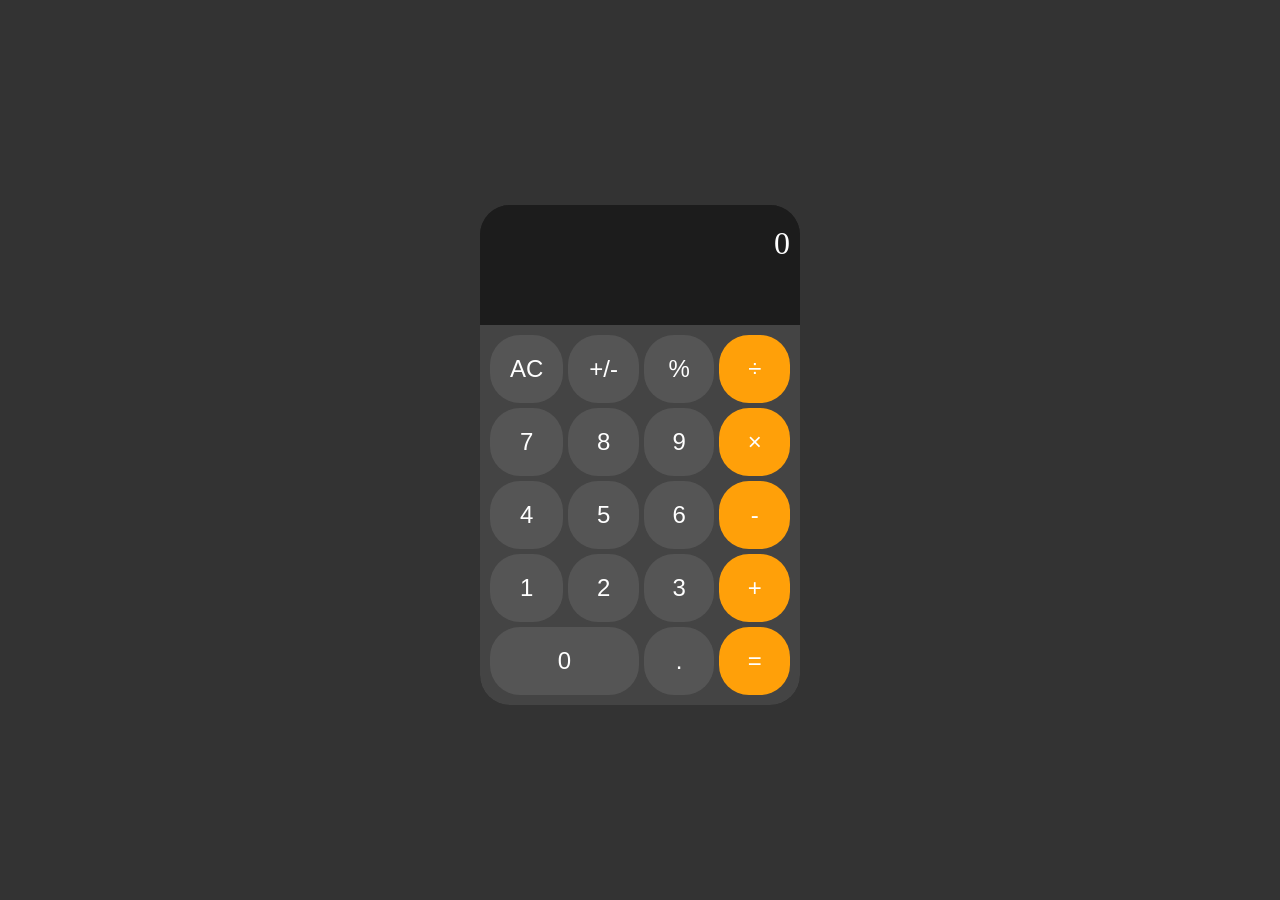
==== index.html @ a31e0060 "New Updates" ====
<!doctype html>
<html lang="en">
    <head>
        <meta charset="UTF-8" />
        <meta name="viewport" content="width=device-width, initial-scale=1.0" />
        <title>HTML Calculator</title>

        <style>
            body {
                font-family: -apple-system, BlinkMacSystemFont, "Segoe UI", Roboto;
                background: #333;
                margin: 0;
                display: flex;
                flex-direction: column;
                align-items: center;
                justify-content: center;
                height: 100vh;
            }

            .calculator {
                margin-top: 10px;
                width: 320px;
                background: #222;
                border-radius: 30px;
                overflow: hidden;
                min-height: 500px;
            }

            .display {
                background: #1c1c1c;
                color: white;
                font-size: 2rem;
                text-align: right;
                padding: 20px 10px;
                height: 80px;
            }

            .buttons {
                display: grid;
                grid-template-columns: repeat(4, 1fr);
                gap: 5px;
                background: #444;
                padding: 10px;
            }

            .button {
                background: #555;
                border: none;
                padding: 20px;
                font-size: 1.5rem;
                color: white;
                cursor: pointer;
                border-radius: 30px;
                outline: none;
                transition: transform 0.1s;
            }

            .button:hover {
                transform: scale(1.1);
            }

            .button:active {
                transform: scale(0.9);
            }

            .operator {
                background: #ffa009;
            }

            .zero {
                grid-column: span 2;
            }

            .clear:hover {
                background: red;
            }
        </style>
    </head>

    <body>
        <div class="calculator">
            <div class="display" id="display">0</div>

            <div class="buttons">
                <button class="button clear">AC</button>
                <button class="button">+/-</button>
                <button class="button">%</button>
                <button class="button operator">÷</button>

                <button class="button">7</button>
                <button class="button">8</button>
                <button class="button">9</button>
                <button class="button operator">×</button>

                <button class="button">4</button>
                <button class="button">5</button>
                <button class="button">6</button>
                <button class="button operator">-</button>

                <button class="button">1</button>
                <button class="button">2</button>
                <button class="button">3</button>
                <button class="button operator">+</button>

                <button class="button zero">0</button>
                <button class="button">.</button>
                <button class="button operator">=</button>
            </div>
        </div>

        <script>
            const display = document.getElementById("display");

            let currentOperand = "";
            let previousOperand = "";
            let operator = null;
            let shouldResetScreen = false;

            function appendNumber(number) {
                if (shouldResetScreen) {
                    currentOperand = "";
                    shouldResetScreen = false;
                }

                if (currentOperand === "0") currentOperand = "";
                if (currentOperand.includes(".") && number === ".") return;

                currentOperand += number;

                updateDisplay();
            }

            function chooseOperator(op) {
                if (currentOperand === "") return;

                if (previousOperand !== "") {
                    calculate();
                }

                operator = op;
                previousOperand = currentOperand;
                currentOperand = "";
            }

            function calculate() {
                const prev = parseFloat(previousOperand);

                if (isNaN(prev) || isNaN(current)) return;

                let result;

                switch (operator) {
                    case "+":
                        result = prev + current;
                        break;

                    case "-":
                        result = prev - current;
                        break;

                    case "×":
                        result = prev * current;
                        break;

                    case "÷":
                        result = prev / current;
                        break;

                    default:
                        return;
                }

                previousOperand = "";
                shouldResetScreen = true;

                updateDisplay();
            }

            function percent() {
                if (currentOperand === "") return;
                currentOperand = (parseFloat(currentOperand) / 100).toString();
                updateDisplay();
            }

            function updateDisplay() {
                display.innerText = currentOperand || "0";
            }

            function clear() {
                currentOperand = "";
                previousOperand = "";
                operator = null;
                updateDisplay();
            }

            function backspace() {
                currentOperand = currentOperand.slice(0, -1);
                updateDisplay();
            }

            document.querySelectorAll(".button").forEach((button) => {
                button.addEventListener("click", () => {
                    const value = button.innerText;

                    if (!isNaN(value) || value === ".") {
                        appendNumber(value);
                    } else if (value === "AC") {
                        clear();
                    } else if (value === "=") {
                        calculate();
                    } else if (value === "+/-") {
                        currentOperand = (parseFloat(currentOperand) * -1).toString();
                        updateDisplay();
                    } else if (value === "%") {
                        percent();
                    } else {
                        chooseOperator(value);
                    }
                });
            });

            document.addEventListener("keydown", (event) => {
                const key = event.key;

                if ("0123456789".includes(key)) {
                    appendNumber(key);
                } else if (key === ".") {
                    appendNumber(".");
                } else if (key === "+" || key === "-" || key === "*" || key === "/") {
                    chooseOperator(key === "*" ? "×" : key === "/" ? "÷" : key);
                } else if (key === "Enter" || key === "=") {
                    calculate();
                } else if (key === "Backspace") {
                    backspace();
                } else if (key === "c" || key === "C") {
                    clear();
                } else if (key === "%") {
                    percent();
                }
            });
        </script>
    </body>
</html>
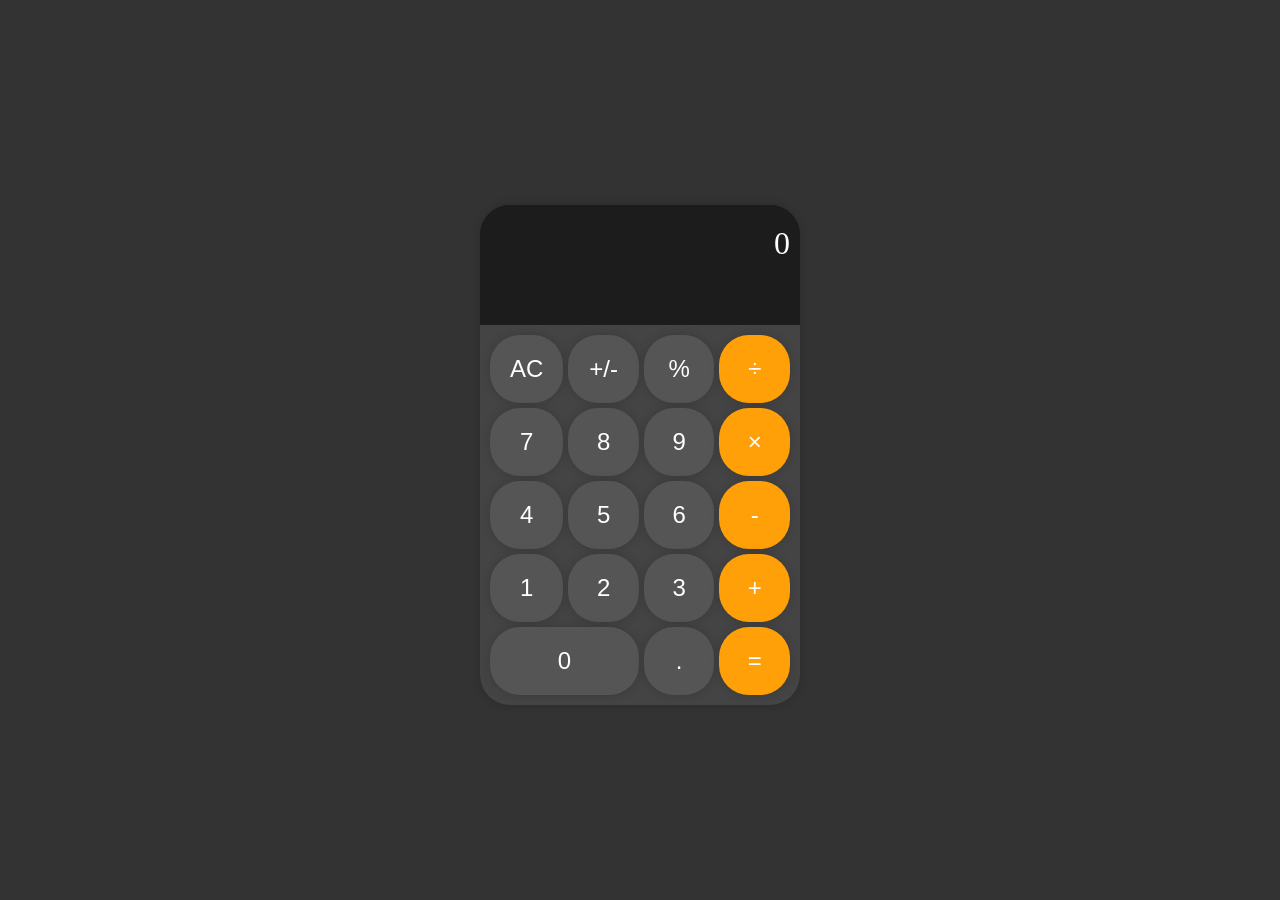
==== commit d56d4c96: "Update" ====
--- a/index.html
+++ b/index.html
@@ -1,243 +1,245 @@
 <!doctype html>
 <html lang="en">
-    <head>
-        <meta charset="UTF-8" />
-        <meta name="viewport" content="width=device-width, initial-scale=1.0" />
-        <title>HTML Calculator</title>
-
-        <style>
-            body {
-                font-family: -apple-system, BlinkMacSystemFont, "Segoe UI", Roboto;
-                background: #333;
-                margin: 0;
-                display: flex;
-                flex-direction: column;
-                align-items: center;
-                justify-content: center;
-                height: 100vh;
-            }
-
-            .calculator {
-                margin-top: 10px;
-                width: 320px;
-                background: #222;
-                border-radius: 30px;
-                overflow: hidden;
-                min-height: 500px;
-            }
-
-            .display {
-                background: #1c1c1c;
-                color: white;
-                font-size: 2rem;
-                text-align: right;
-                padding: 20px 10px;
-                height: 80px;
-            }
-
-            .buttons {
-                display: grid;
-                grid-template-columns: repeat(4, 1fr);
-                gap: 5px;
-                background: #444;
-                padding: 10px;
-            }
-
-            .button {
-                background: #555;
-                border: none;
-                padding: 20px;
-                font-size: 1.5rem;
-                color: white;
-                cursor: pointer;
-                border-radius: 30px;
-                outline: none;
-                transition: transform 0.1s;
-            }
-
-            .button:hover {
-                transform: scale(1.1);
-            }
-
-            .button:active {
-                transform: scale(0.9);
-            }
-
-            .operator {
-                background: #ffa009;
-            }
-
-            .zero {
-                grid-column: span 2;
-            }
-
-            .clear:hover {
-                background: red;
-            }
-        </style>
-    </head>
-
-    <body>
-        <div class="calculator">
-            <div class="display" id="display">0</div>
-
-            <div class="buttons">
-                <button class="button clear">AC</button>
-                <button class="button">+/-</button>
-                <button class="button">%</button>
-                <button class="button operator">÷</button>
-
-                <button class="button">7</button>
-                <button class="button">8</button>
-                <button class="button">9</button>
-                <button class="button operator">×</button>
-
-                <button class="button">4</button>
-                <button class="button">5</button>
-                <button class="button">6</button>
-                <button class="button operator">-</button>
-
-                <button class="button">1</button>
-                <button class="button">2</button>
-                <button class="button">3</button>
-                <button class="button operator">+</button>
-
-                <button class="button zero">0</button>
-                <button class="button">.</button>
-                <button class="button operator">=</button>
-            </div>
-        </div>
-
-        <script>
-            const display = document.getElementById("display");
-
-            let currentOperand = "";
-            let previousOperand = "";
-            let operator = null;
-            let shouldResetScreen = false;
-
-            function appendNumber(number) {
-                if (shouldResetScreen) {
-                    currentOperand = "";
-                    shouldResetScreen = false;
-                }
-
-                if (currentOperand === "0") currentOperand = "";
-                if (currentOperand.includes(".") && number === ".") return;
-
-                currentOperand += number;
-
-                updateDisplay();
-            }
-
-            function chooseOperator(op) {
-                if (currentOperand === "") return;
-
-                if (previousOperand !== "") {
-                    calculate();
-                }
-
-                operator = op;
-                previousOperand = currentOperand;
-                currentOperand = "";
-            }
-
-            function calculate() {
-                const prev = parseFloat(previousOperand);
-
-                if (isNaN(prev) || isNaN(current)) return;
-
-                let result;
-
-                switch (operator) {
-                    case "+":
-                        result = prev + current;
-                        break;
-
-                    case "-":
-                        result = prev - current;
-                        break;
-
-                    case "×":
-                        result = prev * current;
-                        break;
-
-                    case "÷":
-                        result = prev / current;
-                        break;
-
-                    default:
-                        return;
-                }
-
-                previousOperand = "";
-                shouldResetScreen = true;
-
-                updateDisplay();
-            }
-
-            function percent() {
-                if (currentOperand === "") return;
-                currentOperand = (parseFloat(currentOperand) / 100).toString();
-                updateDisplay();
-            }
-
-            function updateDisplay() {
-                display.innerText = currentOperand || "0";
-            }
-
-            function clear() {
-                currentOperand = "";
-                previousOperand = "";
-                operator = null;
-                updateDisplay();
-            }
-
-            function backspace() {
-                currentOperand = currentOperand.slice(0, -1);
-                updateDisplay();
-            }
-
-            document.querySelectorAll(".button").forEach((button) => {
-                button.addEventListener("click", () => {
-                    const value = button.innerText;
-
-                    if (!isNaN(value) || value === ".") {
-                        appendNumber(value);
-                    } else if (value === "AC") {
-                        clear();
-                    } else if (value === "=") {
-                        calculate();
-                    } else if (value === "+/-") {
-                        currentOperand = (parseFloat(currentOperand) * -1).toString();
-                        updateDisplay();
-                    } else if (value === "%") {
-                        percent();
-                    } else {
-                        chooseOperator(value);
-                    }
-                });
-            });
-
-            document.addEventListener("keydown", (event) => {
-                const key = event.key;
-
-                if ("0123456789".includes(key)) {
-                    appendNumber(key);
-                } else if (key === ".") {
-                    appendNumber(".");
-                } else if (key === "+" || key === "-" || key === "*" || key === "/") {
-                    chooseOperator(key === "*" ? "×" : key === "/" ? "÷" : key);
-                } else if (key === "Enter" || key === "=") {
-                    calculate();
-                } else if (key === "Backspace") {
-                    backspace();
-                } else if (key === "c" || key === "C") {
-                    clear();
-                } else if (key === "%") {
-                    percent();
-                }
-            });
-        </script>
-    </body>
-</html>
+  <head>
+    <meta charset="UTF-8" />
+    <meta name="viewport" content="width=device-width, initial-scale=1.0" />
+    <title>HTML Calculator</title>
+    <style>
+      body {
+        /* Used for fonts and general background */
+        font-family: -apple-system, BlinkMacSystemFont, "Segoe UI", Roboto;
+        background: #333;
+        margin: 0;
+        display: flex; /* Use flexbox for centering */
+        align-items: center;
+        justify-content: center;
+        height: 100vh;
+      }
+      .calculator {
+        margin-top: 10px;
+        width: 320px;
+        background: #222;
+        border-radius: 30px;
+        overflow: hidden;
+        min-height: 500px;
+        box-shadow: 0 0 10px rgba(0, 0, 0, 0.170);
+      }
+      .display {
+        background: #1c1c1c;
+        color: white; /* Text color */
+        font-size: 2rem;
+        text-align: right;
+        padding: 20px 10px;
+        height: 80px;
+      }
+      .buttons {
+        display: grid; /* Creates a grid layout */
+        grid-template-columns: repeat(4, 1fr);
+        gap: 5px;
+        background: #444;
+        padding: 10px;
+      }
+      .button {
+        background: #555;
+        border: none;
+        padding: 20px;
+        font-size: 1.5rem;
+        color: white; /* Default text color */
+        cursor: pointer;
+        border-radius: 30px;
+        outline: none; /* Remove outline (desktop) */
+        box-shadow: 0 0 10px rgba(0, 0, 0, 0.170);
+        transition: transform 0.1s;
+      }
+      /* Increase size on hover */
+      .button:hover {
+        transform: scale(1.08);
+      }
+      .button:active {
+        background-color: #303030;
+        transform: scale(1);
+      }
+      .operator {
+        background: #ffa009;
+        /* Operator button color */
+      }
+      .operator:active {
+        background-color: #cc8000;
+        /* Color change when active */
+        transform: scale(1);
+      }
+      .zero {
+        grid-column: span 2;
+      }
+      .clear:hover {
+        background: #ff4c4c;
+      }
+      * {
+        /* Disables highlighting on tap (mobile)*/
+        -webkit-tap-highlight-color: transparent;
+      }
+    </style>
+  </head>
+
+  <body>
+    <div class="calculator">
+      <div class="display" id="display">0</div>
+
+      <div class="buttons">
+        <button class="button clear">AC</button>
+        <button class="button">+/-</button>
+        <button class="button">%</button>
+        <button class="button operator">÷</button>
+
+        <button class="button">7</button>
+        <button class="button">8</button>
+        <button class="button">9</button>
+        <button class="button operator">×</button>
+
+        <button class="button">4</button>
+        <button class="button">5</button>
+        <button class="button">6</button>
+        <button class="button operator">-</button>
+
+        <button class="button">1</button>
+        <button class="button">2</button>
+        <button class="button">3</button>
+        <button class="button operator">+</button>
+
+        <button class="button zero">0</button>
+        <button class="button">.</button>
+        <button class="button operator">=</button>
+      </div>
+    </div>
+
+    <script>
+      const display = document.getElementById("display");
+
+      let currentOperand = "";
+      let previousOperand = "";
+      let operator = null;
+      let shouldResetScreen = false;
+
+      function appendNumber(number) {
+        if (shouldResetScreen) {
+          currentOperand = "";
+          shouldResetScreen = false;
+        }
+
+        if (currentOperand === "0") currentOperand = "";
+        if (currentOperand.includes(".") && number === ".") return;
+
+        currentOperand += number;
+
+        updateDisplay();
+      }
+
+      function chooseOperator(op) {
+        if (currentOperand === "") return;
+
+        if (previousOperand !== "") {
+          calculate();
+        }
+
+        operator = op;
+        previousOperand = currentOperand;
+        currentOperand = "";
+      }
+
+      function calculate() {
+        const prev = parseFloat(previousOperand);
+        const current = parseFloat(currentOperand);
+
+        if (isNaN(prev) || isNaN(current)) return;
+
+        let result;
+
+        switch (operator) {
+          case "+":
+            result = prev + current;
+            break;
+          case "-":
+            result = prev - current;
+            break;
+          case "×":
+            result = prev * current;
+            break;
+          case "÷":
+            result = prev / current;
+            break;
+          default:
+            return;
+        }
+
+        currentOperand = result.toString();
+        previousOperand = "";
+        shouldResetScreen = true;
+
+        updateDisplay();
+      }
+
+      function percent() {
+        if (currentOperand === "") return;
+        currentOperand = (parseFloat(currentOperand) / 100).toString();
+        updateDisplay();
+      }
+
+      function updateDisplay() {
+        display.innerText = currentOperand || "0";
+      }
+
+      function clear() {
+        currentOperand = "";
+        previousOperand = "";
+        operator = null;
+        updateDisplay();
+      }
+
+      function backspace() {
+        currentOperand = currentOperand.slice(0, -1);
+        updateDisplay();
+      }
+
+      document.querySelectorAll(".button").forEach((button) => {
+        button.addEventListener("click", () => {
+          const value = button.innerText;
+
+          if (!isNaN(value) || value === ".") {
+            appendNumber(value);
+          } else if (value === "AC") {
+            clear();
+          } else if (value === "=") {
+            calculate();
+          } else if (value === "+/-") {
+            currentOperand = (parseFloat(currentOperand) * -1).toString();
+            updateDisplay();
+          } else if (value === "%") {
+            percent();
+          } else {
+            chooseOperator(value);
+          }
+        });
+      });
+
+      document.addEventListener("keydown", (event) => {
+        const key = event.key;
+
+        if ("0123456789".includes(key)) {
+          appendNumber(key);
+        } else if (key === ".") {
+          appendNumber(".");
+        } else if (key === "+" || key === "-" || key === "*" || key === "/") {
+          chooseOperator(key === "*" ? "×" : key === "/" ? "÷" : key);
+        } else if (key === "Enter" || key === "=") {
+          calculate();
+        } else if (key === "Backspace") {
+          backspace();
+        } else if (key === "c" || key === "C") {
+          clear();
+        } else if (key === "%") {
+          percent();
+        }
+      });
+    </script>
+  </body>
+</html>
